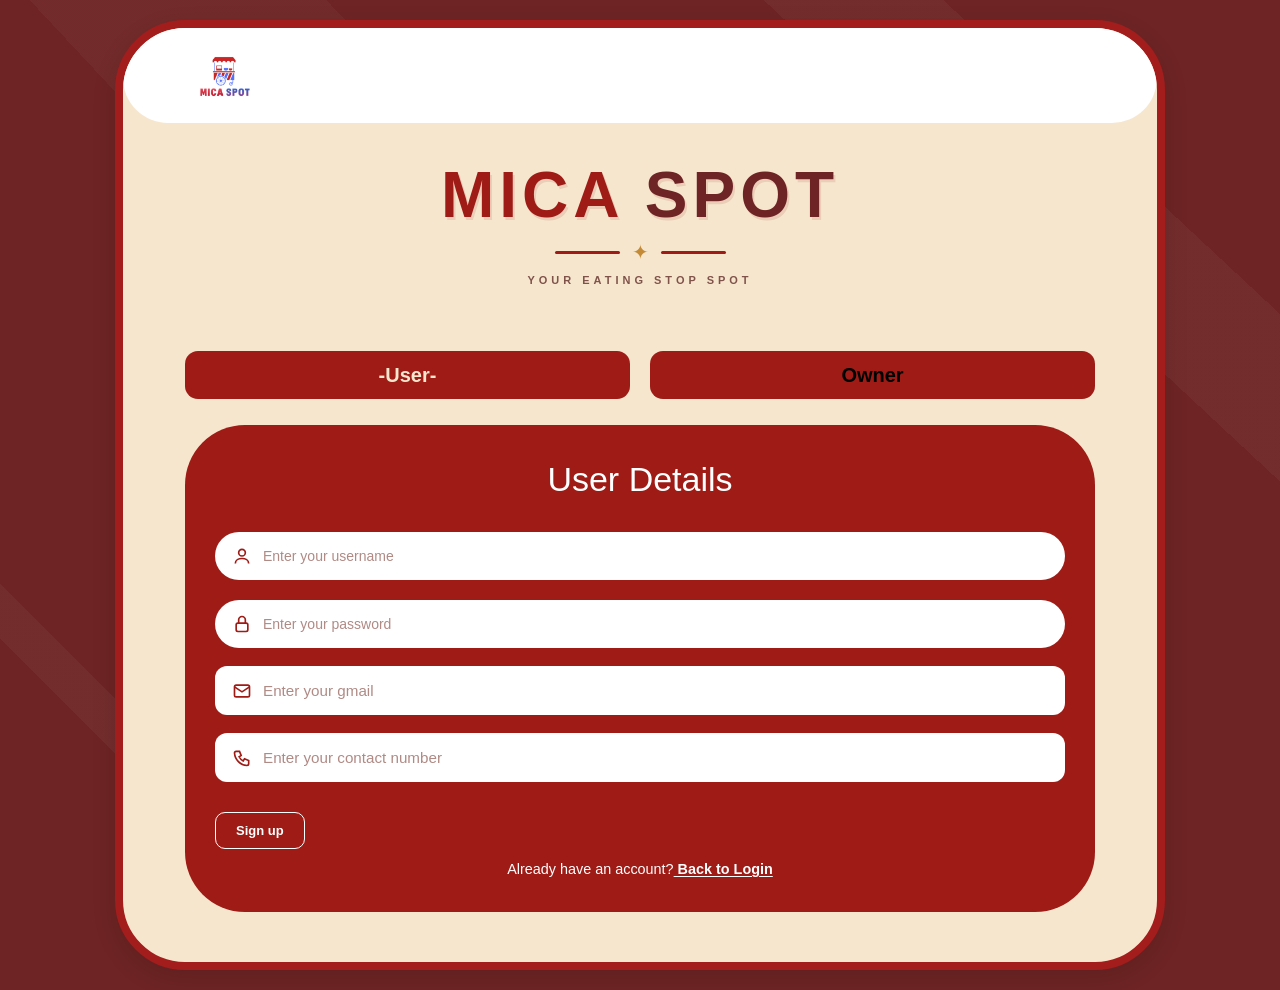
==== Log-in-html/Sign-up-Form.html @ 2e27166a "feat: added html and CSS in LOG-IN/SIGN-UP" ====
<!DOCTYPE html>
    <html lang="en">
        <head>
            <meta charset="UTF-8">
            <meta name="viewport" content="width=device-width, initial-scale=1.0">
            <title>Mica Spot - Sign up</title>
            <link rel="stylesheet" href="style.css">
        </head>

        <body>
            <div class="frame">
                <header class="bar">
                    <img src="../Assets/mica-spots_logo.jpg" 
                    alt="Mica Spots Logo"
                    class="logo">
                </header>

                <main>
                    <div class="brand-title">
                        <h1>MICA <span>SPOT</span></h1>
                        <div class="title-decoration">
                            <span></span>
                            <i>✦</i>
                            <span></span>
                        </div>
                        <p>YOUR EATING STOP SPOT </p>
                    </div>

                    <div class="main-container">
                        <input type="radio" 
                        name="account" 
                        id="user"
                        checked
                        >

                        <input type="radio"
                        name="account"
                        id="owner"
                        >

                        <div class="tabs">
                            <label for="user">User</label>
                            <label for="owner">Owner</label>
                        </div>

                        <!--wala pa action papuntang home page-->
                        <form class="form form-user" action="" method="get">
                            <h2>
                                User Details
                            </h2>

                            <label for="username">
                                <input type="text"
                                name="username"
                                required
                                placeholder="Enter your username"
                                >
                            </label>

                            <label for="password">
                                <input type="password"
                                name="password"
                                required
                                placeholder="Enter your password"
                                >
                            </label>

                            <label for="gmail">
                                <input type="email"
                                name="gmail"
                                required
                                placeholder="Enter your gmail"
                                >
                            </label>

                            <label for="num">
                                <input type="tel"
                                name="num"
                                required
                                placeholder="Enter your contact number"
                                >
                            </label>

                            <button type="submit" class="small-button">Sign up</button>
                            <p class="ask">Already have an account?<a class="smol-button" href="Log-in-Form.html">
                             Back to Login</a></p>
                        </form>

                        <!--wala pa action papuntang home page-->
                        <form class="form form-owner" action="" method="get">
                            <h2>
                                Owner Details
                            </h2>

                            <label for="username">
                                <input type="text"
                                name="username"
                                required
                                placeholder="Enter your username"
                                >
                            </label>

                            <label for="password">
                                <input type="password"
                                name="password"
                                required
                                placeholder="Enter your password"
                                >
                            </label>

                            <label for="gmail">
                                <input type="email"
                                name="gmail"
                                required
                                placeholder="Enter your gmail"
                                >
                            </label>

                            <label for="num">
                                <input type="tel"
                                name="num"
                                required
                                placeholder="Enter your contact number"
                                >
                            </label>

                            <label for="business">
                                <input type="text"
                                name="business"
                                required
                                placeholder="Enter your business name"
                                >
                            </label>

                            <button type="submit" class="small-button">Sign up</button>
                            <p class="ask">Already have an account?<a class="smol-button" href="Log-in-Form.html">
                             Back to Login</a></p>
                        </form>
                    </div>
                </main>
            </div>

            <footer>

            </footer>
        </body>
    </html>
---- Log-in-html/style.css ----
* {
    margin: 0;
    padding: 0;
    box-sizing: border-box;
}

html {
    width: 100%;
    min-height: 100%;
}

html, body {
    min-height: 100%;
    height: auto;
    width: 100%;
    margin: 0;
    padding: 0;
    overflow-x: hidden;
}

:root {
  --cream: #F6E6CE;
  --red: #9E1B16;
}

body {
  font-family: Arial, sans-serif;
  min-height: 100vh;
  width: 100%;
  display: flex;
  flex-direction: column;
  justify-content: center;
  align-items: center;
  background:
    linear-gradient(45deg,
      transparent 12%,
      rgba(255, 255, 255, 0.04) 12%,
      rgba(255, 255, 255, 0.04) 14.5%,
      transparent 14.5%),
    linear-gradient(47deg,
      transparent 41%,
      rgba(255, 255, 255, 0.03) 41%,
      rgba(255, 255, 255, 0.03) 55%,
      transparent 55%),
    linear-gradient(43deg,
      transparent 77%,
      rgba(255, 255, 255, 0.04) 77%,
      rgba(255, 255, 255, 0.04) 85%,
      transparent 85%),
    #6e2424;
  background-attachment: fixed;
}

.frame {
  width: 82%;
  max-width: 1500px;
  min-height: 88vh;
  height: auto;
  box-sizing: border-box;
  padding-bottom: 30px;
  background: var(--cream);
  border: 8px solid #A31D1D;
  border-radius: 70px;
  overflow: hidden;
  margin: 20px auto;
  flex-shrink: 0;
  box-shadow: 0 8px 25px rgba(0, 0, 0, 0.12);
}

.bar {
  width: 100%;
  min-height: 90px;
  background: white;
  border-radius: 0 0 45px 45px;
  padding: 10px 35px;
  display: flex;
  align-items: center;
}

.logo {
  width: auto;
  height: 75px;
  object-fit: contain;
}

.form {
  max-width: 540px;
  margin: 48px auto 0;
  padding: 16px;
  min-height: 330px;
  background: var(--cream);
  border-radius: 48px;
}

.main-container {
    height: auto;
    width: 100%;
    max-width: 100%;
    margin: 0 auto;
    padding: 20px;
    display: flex;
    flex-direction: column;
    align-items: center;
}

.brand-title {
    text-align: center;
    margin: 35px 0 45px;
    width: 100%;
}

.brand-title h1 {
    font-family: Arial, sans-serif;
    font-size: clamp(38px, 5vw, 65px);
    font-weight: 900;
    letter-spacing: 5px;
    color: var(--red);
    margin: 0;
    text-transform: uppercase;
    text-shadow: 2px 3px 0px rgba(158, 27, 22, 0.12);
}

.brand-title h1 span {
    color: #6e2424;
}

.title-decoration {
    display: flex;
    align-items: center;
    justify-content: center;
    gap: 12px;
    margin: 8px auto;
}

.title-decoration span {
    width: 65px;
    height: 3px;
    border-radius: 10px;
    background: var(--red);
}

.title-decoration i {
    color: #C58A35;
    font-size: 20px;
    font-style: normal;
}

.brand-title p {
    color: #80534A;
    font-size: 11px;
    font-weight: bold;
    letter-spacing: 4px;
    margin-top: 10px;
}

input[type=radio] {
    display: none;
}

.tabs {
  width: 100%;
  display: grid;
  max-width: 910px;
  grid-template-columns: 1fr 1fr;
  gap: 20px;
  margin: 0 auto 26px;
}

.tabs label {
  width: 100%;
  display: flex;
  align-items: center;
  justify-content: center;
  padding: 12px;
  text-align: center;
  color: black;
  font-weight: bold;
  background: var(--red);
  border-radius: 13px;
  cursor: pointer;
  height: 48px;
  font-size: 20px;
  margin: 0;
  transition: 0.3s;
}

.tabs label:hover {
  background: white;
}

#user:checked ~ .tabs label[for="user"],
#owner:checked ~ .tabs label[for="owner"] {
  background: var(--red);
  color: var(--cream);
  font-weight: bold;
}

#user:checked ~ .tabs label[for="user"]::before,
#owner:checked ~ .tabs label[for="owner"]::before {
  content: "- ";
}
#user:checked ~ .tabs label[for="user"]::after,
#owner:checked ~ .tabs label[for="owner"]::after {
  content: " -";
}

.form {
  display: none;
  width: 100%;
  height: auto;
  max-width: 910px;
  margin: 0 auto;
  padding: 35px 30px;
  min-height: 330px;
  background: var(--red);
  border: none;
  border-radius: 60px;
  box-sizing: border-box;
  overflow: visible;
}

.form h2 {
    text-align: center;
    color: white;
    font-family: Arial, sans-serif;
    font-size: 34px;
    font-weight: normal;
    margin-bottom: 25px;
}

.form input::placeholder {
  color: #b08a85;
  font-family: Arial, sans-serif;
  opacity: 1;
}

.form input[name="username"],
.form input[type="password"] 
{

  width: 100%;
  margin-top: 8px;
  padding: 14px 16px 14px 46px; 
  border: 2px solid transparent;
  border-radius: 25px;
  background-color: white;
  background-repeat: no-repeat;
  background-position: 15px center;
  background-size: 20px;
  font-family: "Poppins", Arial, sans-serif;
  font-size: 14px;
  color: #333;
  transition: border-color 0.2s; box-shadow: 0.2s;
}

.form input[type="email"] {
  background-image: url("data:image/svg+xml,%3Csvg xmlns='http://www.w3.org/2000/svg' viewBox='0 0 24 24' fill='none' stroke='%239E1B16' stroke-width='2'%3E%3Crect x='3' y='5' width='18' height='14' rx='2'/%3E%3Cpath d='M3 7l9 6 9-6'/%3E%3C/svg%3E");
  background-repeat: no-repeat;
  background-position: 15px center;
  background-size: 20px;
  font-family: "Poppins", Arial, sans-serif;
  font-size: 0.95rem;
  color: #333;
  transition: border-color 0.2s, box-shadow 0.2s;
  margin-top: 6px;
  padding: 14px 16px 14px 46px; 
  border: 2px solid transparent;
  border-radius: 12px;
}
.form input[type="tel"] {
  background-image: url("data:image/svg+xml,%3Csvg xmlns='http://www.w3.org/2000/svg' viewBox='0 0 24 24' fill='none' stroke='%239E1B16' stroke-width='2'%3E%3Cpath d='M5 4h4l2 5-2.5 1.5a11 11 0 0 0 5 5L15 13l5 2v4a2 2 0 0 1-2 2A16 16 0 0 1 3 6a2 2 0 0 1 2-2z'/%3E%3C/svg%3E");
  background-repeat: no-repeat;
  background-position: 15px center;
  background-size: 20px;
  font-family: "Poppins", Arial, sans-serif;
  font-size: 0.95rem;
  color: #333;
  transition: border-color 0.2s, box-shadow 0.2s;
  margin-top: 6px;
  padding: 14px 16px 14px 46px; 
  border: 2px solid transparent;
  border-radius: 12px;
}
.form input[name="business"] {
  background-image: url("data:image/svg+xml,%3Csvg xmlns='http://www.w3.org/2000/svg' viewBox='0 0 24 24' fill='none' stroke='%239E1B16' stroke-width='2'%3E%3Crect x='3' y='4' width='18' height='16' rx='2'/%3E%3Cpath d='M16 2v4M8 2v4M3 10h18'/%3E%3C/svg%3E");
  background-repeat: no-repeat;
  background-position: 15px center;
  background-size: 20px;
  font-family: "Poppins", Arial, sans-serif;
  font-size: 0.95rem;
  color: #333;
  transition: border-color 0.2s, box-shadow 0.2s;
  margin-top: 6px;
  padding: 14px 16px 14px 46px; 
  border: 2px solid transparent;
  border-radius: 12px;
}

.form input[name="username"] {
  background-image: url("data:image/svg+xml,%3Csvg xmlns='http://www.w3.org/2000/svg' viewBox='0 0 24 24' fill='none' stroke='%239E1B16' stroke-width='2'%3E%3Ccircle cx='12' cy='8' r='4'/%3E%3Cpath d='M4 21c0-4 4-6 8-6s8 2 8 6'/%3E%3C/svg%3E");
}
.form input[type="password"] {
  background-image: url("data:image/svg+xml,%3Csvg xmlns='http://www.w3.org/2000/svg' viewBox='0 0 24 24' fill='none' stroke='%239E1B16' stroke-width='2'%3E%3Crect x='5' y='11' width='14' height='10' rx='2'/%3E%3Cpath d='M8 11V7a4 4 0 0 1 8 0v4'/%3E%3C/svg%3E");
}

#user:checked ~ .form-user { 
    display: block; 
}
#owner:checked ~ .form-owner { 
    display: block; 
}

label {
    display: block;
    margin-bottom: 12px;
}

input[type=text], input[type=password], input[type=email],
input[type=tel], select, textarea {
    width: 100%;
    padding: 12px;
    box-sizing: border-box;
    border: 1px solid var(--cream);
    border-radius: 6px;
}

.small-button {
  display: inline-block;
  padding: 10px 20px;
  background: var(--red);
  color: white;
  font-size: 13px;
  font-weight: 600;
  text-decoration: none;
  cursor: pointer;
  margin-top: 18px;
  border: 1px solid;
  border-radius: 10px;
  transition: 0.3s;
}

.small-button:hover {
  background: white;
  color: var(--red);
}

.ask {
  margin: 12px 0 0;
  text-align: center;
  font-family: Arial, sans-serif;
  font-size: 0.9rem;
  color: white;
}

.smol-button {
  color: white;
  font-weight: 700;
  text-decoration: underline;
  text-underline-offset: 2px;
  transition: color 0.2s;
}

@media (max-width: 768px) {
    body {
        align-items: flex-start;
    }

    .brand-title {
        margin: 25px 0 35px;
    }

    .brand-title h1 {
        font-size: 36px;
        letter-spacing: 3px;
    }

    .brand-title p {
        font-size: 9px;
        letter-spacing: 2px;
    }

    .frame {
        width: 96%;
        min-height: 100vh;
        height: auto;
        margin: 10px auto;
        border-width: 5px;
        border-radius: 35px;
        overflow: hidden;
    }

    .bar {
        min-height: 80px;
        padding: 10px 20px;
    }

    .logo {
        height: 55px;
    }

    .main-container {
        width: 100%;
        height: auto;
        margin: 0 auto;
        padding: 15px;
    }

    .main-container h1 {
        font-size: 36px;
        margin: 25px 0 35px;
    }

    .tabs {
        gap: 10px;
    }

    .tabs label {
        font-size: 16px;
        height: 45px;
    }

    .form {
        width: 100%;
        height: auto;
        padding: 20px 15px;
        border-radius: 40px;
        min-height: 300px;
    }

    .form h2 {
        font-size: 27px;
    }
}

@media (max-width: 400px) {
    .frame {
        width: 98%;
        min-height: 100vh;
        height: auto;
        border-radius: 22px;
        overflow: hidden;
    }

    .main-container h1 {
        font-size: 29px;
    }

    .tabs {
        gap: 8px;
    }

    .tabs label {
        font-size: 14px;
    }

    .form {
        height: auto;
        padding: 16px 12px;
        border-radius: 30px;
    }

    .form h2 {
        font-size: 24px;
    }
}
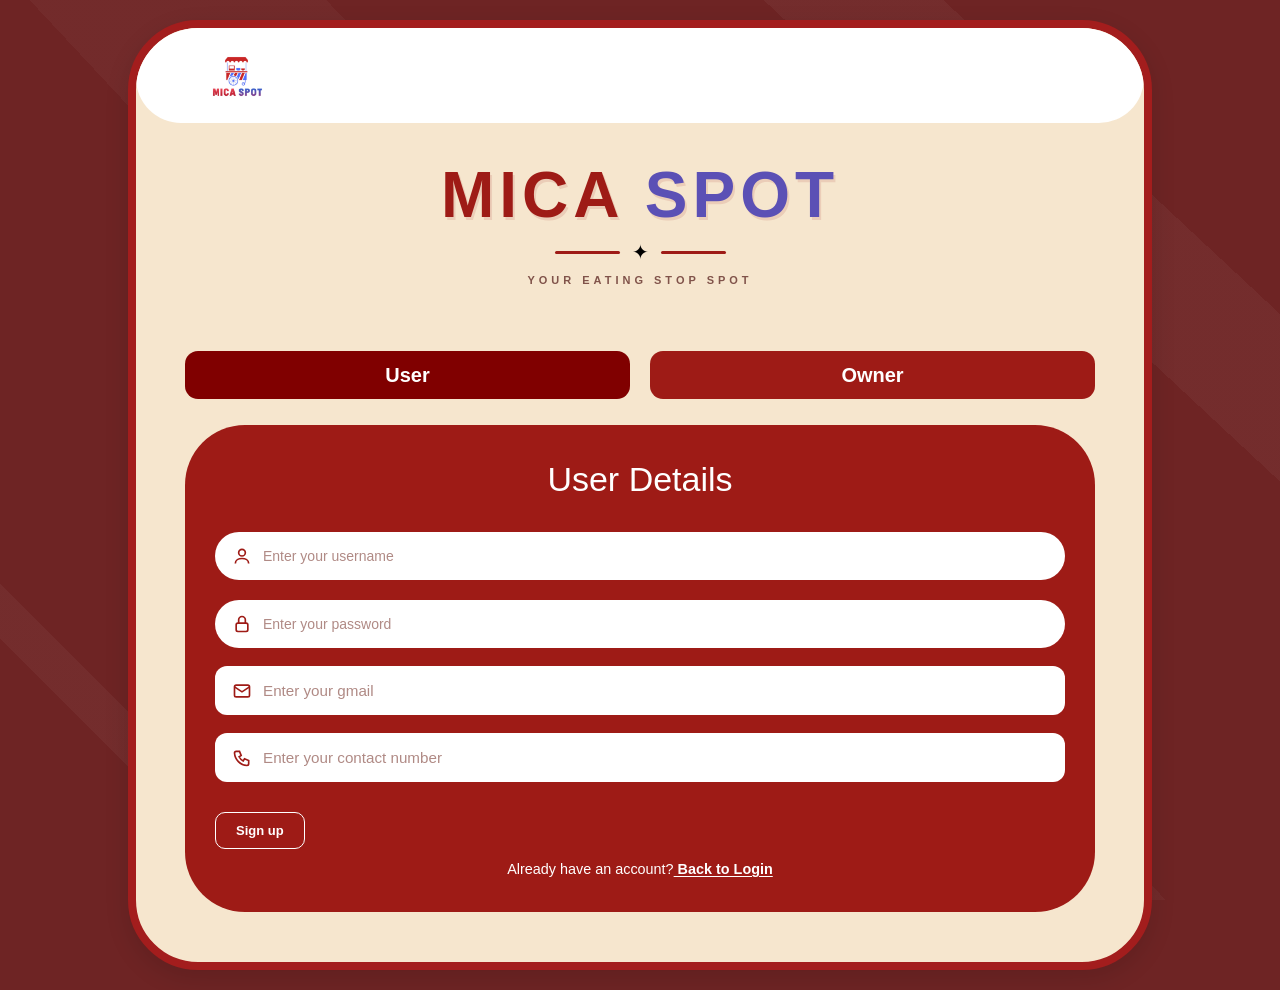
==== commit b7abc0e3: "feat: added some hover effects and mica spot design" ====
--- a/Log-in-html/Sign-up-Form.html
+++ b/Log-in-html/Sign-up-Form.html
@@ -82,7 +82,7 @@
                             </label>
 
                             <button type="submit" class="small-button">Sign up</button>
-                            <p class="ask">Already have an account?<a class="smol-button" href="Log-in-Form.html">
+                            <p class="ask">Already have an account?<a class="smol-button" href="index.html">
                              Back to Login</a></p>
                         </form>
 
@@ -133,7 +133,7 @@
                             </label>
 
                             <button type="submit" class="small-button">Sign up</button>
-                            <p class="ask">Already have an account?<a class="smol-button" href="Log-in-Form.html">
+                            <p class="ask">Already have an account?<a class="smol-button" href="index.html">
                              Back to Login</a></p>
                         </form>
                     </div>
--- a/Log-in-html/style.css
+++ b/Log-in-html/style.css
@@ -52,8 +52,8 @@
 }
 
 .frame {
-  width: 82%;
-  max-width: 1500px;
+  width: 80%;
+  max-width: none;
   min-height: 88vh;
   height: auto;
   box-sizing: border-box;
@@ -121,7 +121,7 @@
 }
 
 .brand-title h1 span {
-    color: #6e2424;
+    color: #5B50B5;
 }
 
 .title-decoration {
@@ -140,7 +140,7 @@
 }
 
 .title-decoration i {
-    color: #C58A35;
+    color: black;
     font-size: 20px;
     font-style: normal;
 }
@@ -173,7 +173,7 @@
   justify-content: center;
   padding: 12px;
   text-align: center;
-  color: black;
+  color: white;
   font-weight: bold;
   background: var(--red);
   border-radius: 13px;
@@ -181,27 +181,21 @@
   height: 48px;
   font-size: 20px;
   margin: 0;
-  transition: 0.3s;
+  transition: transform 0.25s ease, box-shadow 0.25s ease;
 }
 
 .tabs label:hover {
   background: white;
+  color: var(--red);
+  transform: translateY(-6px);
+  box-shadow: 0 15px 30px rgba(139, 58, 58, 0.2);
 }
 
 #user:checked ~ .tabs label[for="user"],
 #owner:checked ~ .tabs label[for="owner"] {
-  background: var(--red);
-  color: var(--cream);
+  background: maroon;
+  color: white;
   font-weight: bold;
-}
-
-#user:checked ~ .tabs label[for="user"]::before,
-#owner:checked ~ .tabs label[for="owner"]::before {
-  content: "- ";
-}
-#user:checked ~ .tabs label[for="user"]::after,
-#owner:checked ~ .tabs label[for="owner"]::after {
-  content: " -";
 }
 
 .form {
@@ -434,7 +428,7 @@
 
 @media (max-width: 400px) {
     .frame {
-        width: 98%;
+        width: 96%;
         min-height: 100vh;
         height: auto;
         border-radius: 22px;
